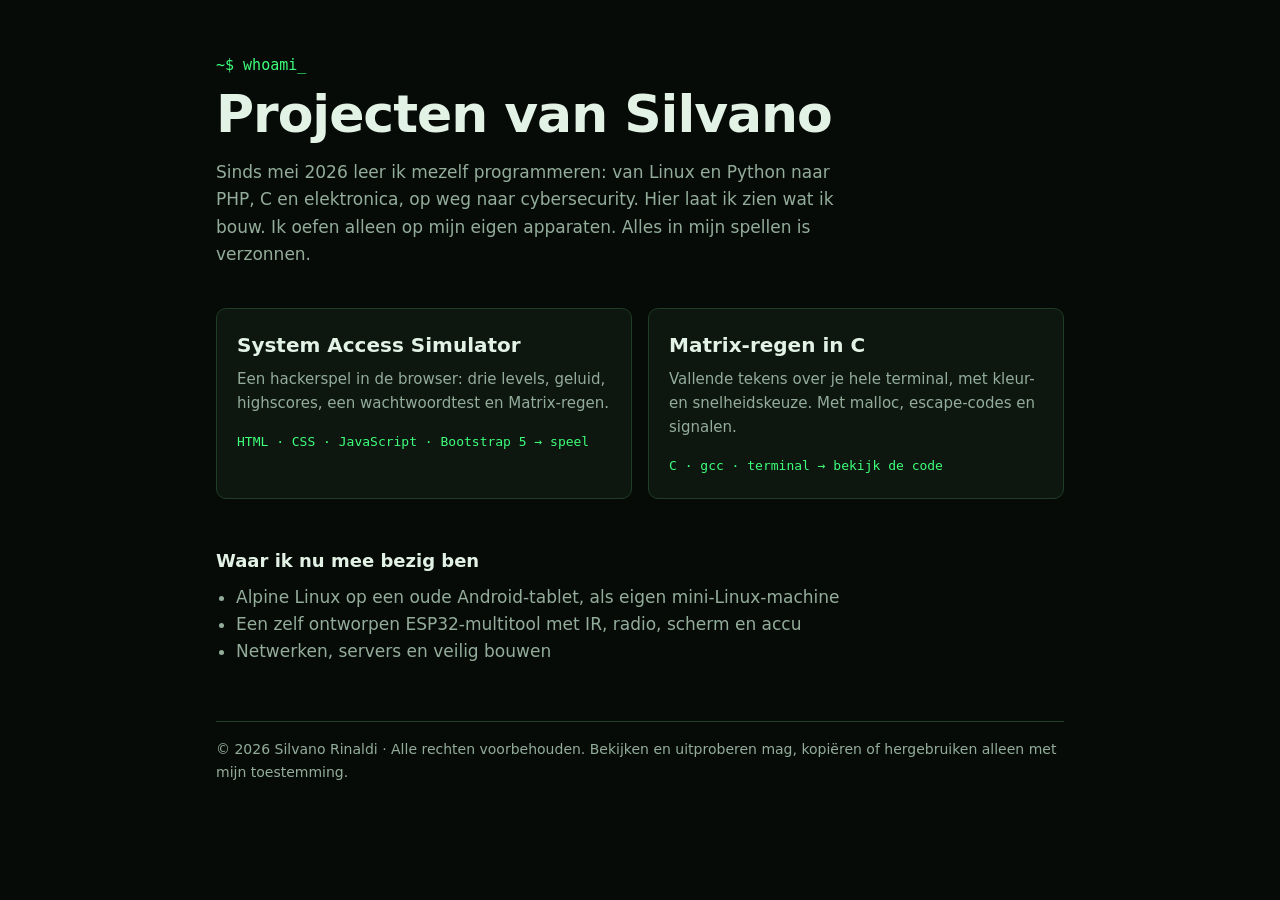
==== index.html @ 3f225b51 "Startpagina en domein freakyshits.org Co-Authored-By: Claude Opus 5.5 <noreply@anthropic.com> Claude" ====
<!doctype html>
<html lang="nl">
<head>
<meta charset="utf-8">
<meta name="viewport" content="width=device-width, initial-scale=1">
<title>freakyshits.org · Projecten van Silvano</title>
<meta name="description" content="Zelf leren programmeren, van Linux en Python tot C en elektronica, op weg naar cybersecurity.">
<style>
  :root { --bg:#070b08; --vlak:#0e1610; --lijn:#1f3d27; --tekst:#e2f3e6; --zacht:#93ad9a; --groen:#3dff7a; }
  * { box-sizing: border-box; }
  body { margin: 0; background: var(--bg); color: var(--tekst);
         font: 17px/1.6 system-ui, -apple-system, "Segoe UI", Roboto, sans-serif; }
  .wrap { max-width: 880px; margin: 0 auto; padding: 56px 16px 40px; }
  .prompt { font: 15px ui-monospace, Menlo, Consolas, monospace; color: var(--groen); margin: 0 0 12px; }
  .prompt::after { content: "_"; animation: knipper 1s steps(1) infinite; }
  @keyframes knipper { 50% { opacity: 0; } }
  @media (prefers-reduced-motion: reduce) { .prompt::after { animation: none; } }
  h1 { font-size: clamp(32px, 6vw, 52px); line-height: 1.1; margin: 0 0 16px; letter-spacing: -0.02em; }
  .intro { color: var(--zacht); max-width: 60ch; margin: 0 0 40px; }
  .kaarten { display: grid; grid-template-columns: repeat(auto-fit, minmax(260px, 1fr)); gap: 16px; }
  .kaart { display: block; background: var(--vlak); border: 1px solid var(--lijn); border-radius: 10px;
           padding: 20px; color: inherit; text-decoration: none; transition: border-color .15s; }
  .kaart:hover, .kaart:focus-visible { border-color: var(--groen); outline: none; }
  .kaart h2 { margin: 0 0 6px; font-size: 20px; }
  .kaart p { margin: 0 0 12px; color: var(--zacht); font-size: 15px; }
  .label { font: 13px ui-monospace, Menlo, Consolas, monospace; color: var(--groen); }
  h3 { margin: 48px 0 8px; font-size: 18px; }
  ul.leer { margin: 0; padding-left: 20px; color: var(--zacht); }
  footer { margin-top: 56px; padding-top: 16px; border-top: 1px solid var(--lijn); color: var(--zacht); font-size: 14px; }
  a { color: var(--groen); }
</style>
</head>
<body>
<main class="wrap">
  <p class="prompt">~$ whoami</p>
  <h1>Projecten van Silvano</h1>
  <p class="intro">Sinds mei 2026 leer ik mezelf programmeren: van Linux en Python naar PHP, C en elektronica, op weg naar cybersecurity. Hier laat ik zien wat ik bouw. Ik oefen alleen op mijn eigen apparaten. Alles in mijn spellen is verzonnen.</p>

  <div class="kaarten">
    <a class="kaart" href="system-access-simulator/">
      <h2>System Access Simulator</h2>
      <p>Een hackerspel in de browser: drie levels, geluid, highscores, een wachtwoordtest en Matrix-regen.</p>
      <span class="label">HTML · CSS · JavaScript · Bootstrap 5 → speel</span>
    </a>
    <a class="kaart" href="https://github.com/Fr3akH3adH3ak/Projecten/tree/main/matrix-in-c">
      <h2>Matrix-regen in C</h2>
      <p>Vallende tekens over je hele terminal, met kleur- en snelheidskeuze. Met malloc, escape-codes en signalen.</p>
      <span class="label">C · gcc · terminal → bekijk de code</span>
    </a>
  </div>

  <h3>Waar ik nu mee bezig ben</h3>
  <ul class="leer">
    <li>Alpine Linux op een oude Android-tablet, als eigen mini-Linux-machine</li>
    <li>Een zelf ontworpen ESP32-multitool met IR, radio, scherm en accu</li>
    <li>Netwerken, servers en veilig bouwen</li>
  </ul>

  <footer>© 2026 Silvano Rinaldi · Alle rechten voorbehouden. Bekijken en uitproberen mag, kopiëren of hergebruiken alleen met mijn toestemming.</footer>
</main>
</body>
</html>
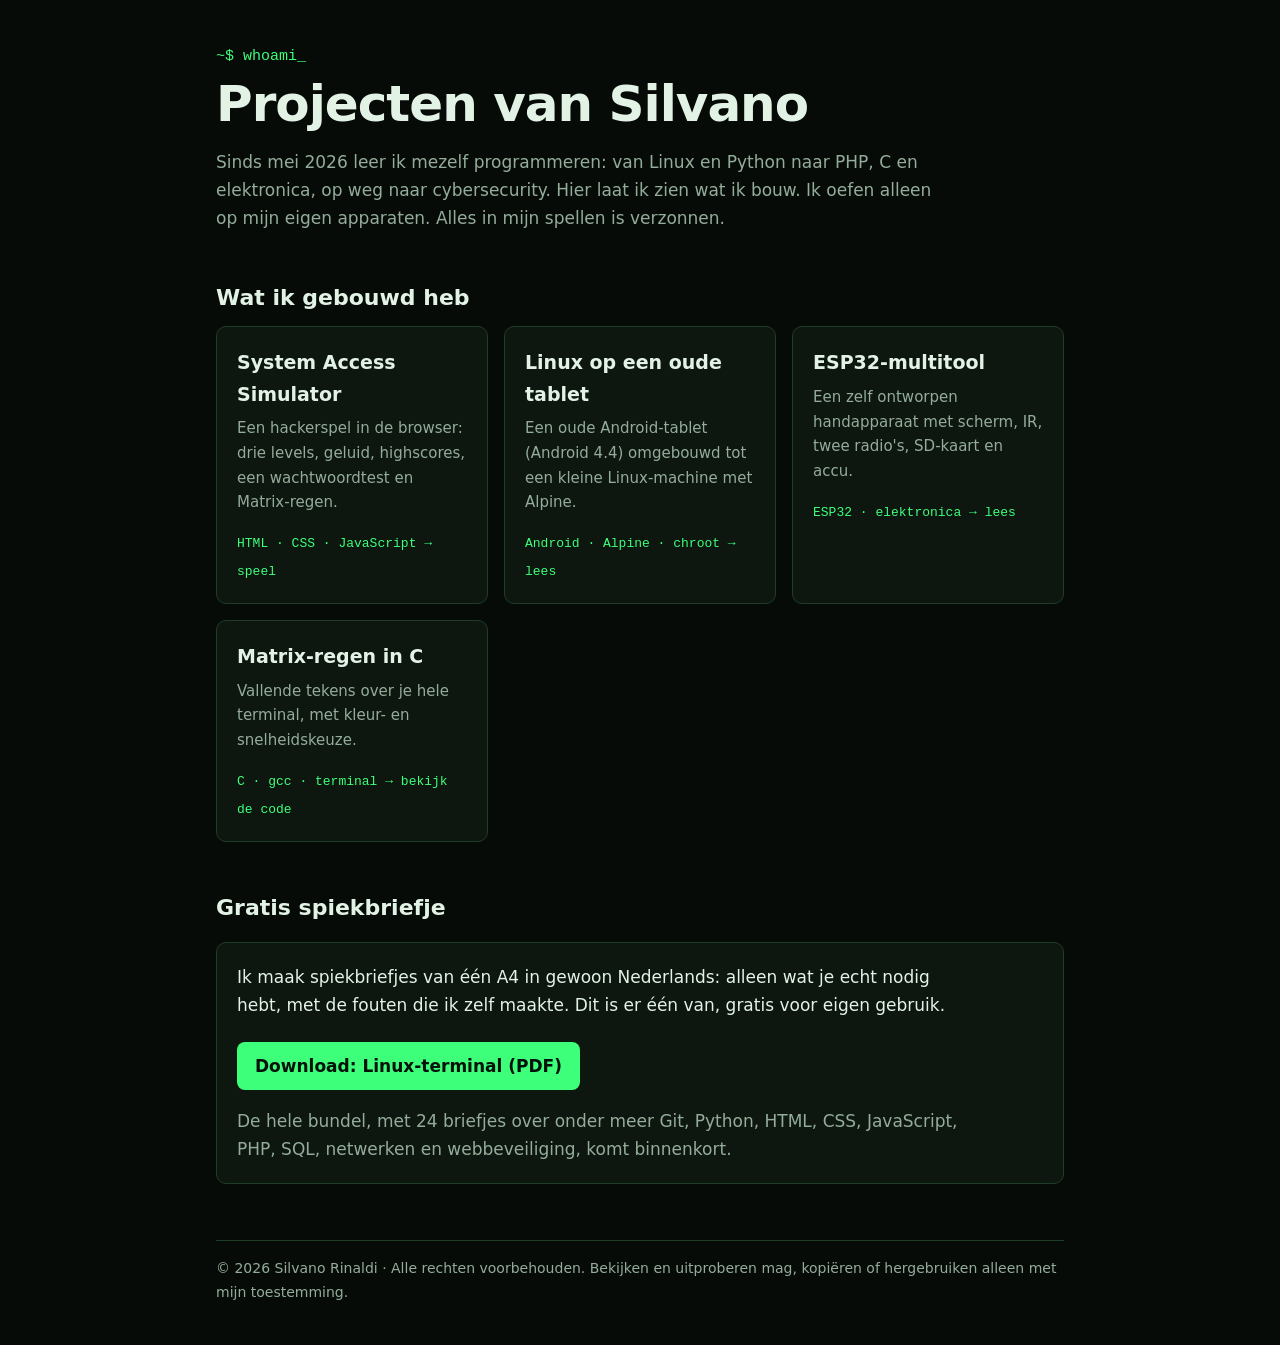
==== commit d05ed0f0: "Tablet- en multitool-pagina, gratis spiekbriefje Co-Authored-By: Claude Opus 5.5 <noreply@anthropic." ====
--- a/index.html
+++ b/index.html
@@ -5,30 +5,7 @@
 <meta name="viewport" content="width=device-width, initial-scale=1">
 <title>freakyshits.org · Projecten van Silvano</title>
 <meta name="description" content="Zelf leren programmeren, van Linux en Python tot C en elektronica, op weg naar cybersecurity.">
-<style>
-  :root { --bg:#070b08; --vlak:#0e1610; --lijn:#1f3d27; --tekst:#e2f3e6; --zacht:#93ad9a; --groen:#3dff7a; }
-  * { box-sizing: border-box; }
-  body { margin: 0; background: var(--bg); color: var(--tekst);
-         font: 17px/1.6 system-ui, -apple-system, "Segoe UI", Roboto, sans-serif; }
-  .wrap { max-width: 880px; margin: 0 auto; padding: 56px 16px 40px; }
-  .prompt { font: 15px ui-monospace, Menlo, Consolas, monospace; color: var(--groen); margin: 0 0 12px; }
-  .prompt::after { content: "_"; animation: knipper 1s steps(1) infinite; }
-  @keyframes knipper { 50% { opacity: 0; } }
-  @media (prefers-reduced-motion: reduce) { .prompt::after { animation: none; } }
-  h1 { font-size: clamp(32px, 6vw, 52px); line-height: 1.1; margin: 0 0 16px; letter-spacing: -0.02em; }
-  .intro { color: var(--zacht); max-width: 60ch; margin: 0 0 40px; }
-  .kaarten { display: grid; grid-template-columns: repeat(auto-fit, minmax(260px, 1fr)); gap: 16px; }
-  .kaart { display: block; background: var(--vlak); border: 1px solid var(--lijn); border-radius: 10px;
-           padding: 20px; color: inherit; text-decoration: none; transition: border-color .15s; }
-  .kaart:hover, .kaart:focus-visible { border-color: var(--groen); outline: none; }
-  .kaart h2 { margin: 0 0 6px; font-size: 20px; }
-  .kaart p { margin: 0 0 12px; color: var(--zacht); font-size: 15px; }
-  .label { font: 13px ui-monospace, Menlo, Consolas, monospace; color: var(--groen); }
-  h3 { margin: 48px 0 8px; font-size: 18px; }
-  ul.leer { margin: 0; padding-left: 20px; color: var(--zacht); }
-  footer { margin-top: 56px; padding-top: 16px; border-top: 1px solid var(--lijn); color: var(--zacht); font-size: 14px; }
-  a { color: var(--groen); }
-</style>
+<link rel="stylesheet" href="style.css">
 </head>
 <body>
 <main class="wrap">
@@ -36,25 +13,38 @@
   <h1>Projecten van Silvano</h1>
   <p class="intro">Sinds mei 2026 leer ik mezelf programmeren: van Linux en Python naar PHP, C en elektronica, op weg naar cybersecurity. Hier laat ik zien wat ik bouw. Ik oefen alleen op mijn eigen apparaten. Alles in mijn spellen is verzonnen.</p>
 
+  <h2>Wat ik gebouwd heb</h2>
   <div class="kaarten">
     <a class="kaart" href="system-access-simulator/">
-      <h2>System Access Simulator</h2>
+      <h3>System Access Simulator</h3>
       <p>Een hackerspel in de browser: drie levels, geluid, highscores, een wachtwoordtest en Matrix-regen.</p>
-      <span class="label">HTML · CSS · JavaScript · Bootstrap 5 → speel</span>
+      <span class="label">HTML · CSS · JavaScript → speel</span>
+    </a>
+    <a class="kaart" href="tablet/">
+      <h3>Linux op een oude tablet</h3>
+      <p>Een oude Android-tablet (Android 4.4) omgebouwd tot een kleine Linux-machine met Alpine.</p>
+      <span class="label">Android · Alpine · chroot → lees</span>
+    </a>
+    <a class="kaart" href="esp32-multitool/">
+      <h3>ESP32-multitool</h3>
+      <p>Een zelf ontworpen handapparaat met scherm, IR, twee radio's, SD-kaart en accu.</p>
+      <span class="label">ESP32 · elektronica → lees</span>
     </a>
     <a class="kaart" href="https://github.com/Fr3akH3adH3ak/Projecten/tree/main/matrix-in-c">
-      <h2>Matrix-regen in C</h2>
-      <p>Vallende tekens over je hele terminal, met kleur- en snelheidskeuze. Met malloc, escape-codes en signalen.</p>
+      <h3>Matrix-regen in C</h3>
+      <p>Vallende tekens over je hele terminal, met kleur- en snelheidskeuze.</p>
       <span class="label">C · gcc · terminal → bekijk de code</span>
     </a>
   </div>
 
-  <h3>Waar ik nu mee bezig ben</h3>
-  <ul class="leer">
-    <li>Alpine Linux op een oude Android-tablet, als eigen mini-Linux-machine</li>
-    <li>Een zelf ontworpen ESP32-multitool met IR, radio, scherm en accu</li>
-    <li>Netwerken, servers en veilig bouwen</li>
-  </ul>
+  <h2>Gratis spiekbriefje</h2>
+  <div class="blok">
+    <p>Ik maak spiekbriefjes van één A4 in gewoon Nederlands: alleen wat je echt nodig hebt, met de fouten die ik zelf maakte. Dit is er één van, gratis voor eigen gebruik.</p>
+    <a class="knop" href="gratis/spiekbriefje-linux-terminal.pdf">Download: Linux-terminal (PDF)</a>
+    <p class="zacht">De hele bundel, met 24 briefjes over onder meer Git, Python, HTML, CSS, JavaScript, PHP, SQL, netwerken en webbeveiliging, komt binnenkort.</p>
+  </div>
+
+  <!-- CONTACT: komt hier zodra het e-mailadres bekend is -->
 
   <footer>© 2026 Silvano Rinaldi · Alle rechten voorbehouden. Bekijken en uitproberen mag, kopiëren of hergebruiken alleen met mijn toestemming.</footer>
 </main>
--- a/style.css
+++ b/style.css
@@ -0,0 +1,34 @@
+/* Gedeelde opmaak voor freakyshits.org */
+:root { --bg:#070b08; --vlak:#0e1610; --lijn:#1f3d27; --tekst:#e2f3e6; --zacht:#93ad9a; --groen:#3dff7a; }
+* { box-sizing: border-box; }
+body { margin: 0; background: var(--bg); color: var(--tekst);
+       font: 17px/1.65 system-ui, -apple-system, "Segoe UI", Roboto, sans-serif; }
+.wrap { max-width: 880px; margin: 0 auto; padding: 48px 16px 40px; }
+.prompt { font: 15px ui-monospace, Menlo, Consolas, monospace; color: var(--groen); margin: 0 0 12px; }
+.prompt::after { content: "_"; animation: knipper 1s steps(1) infinite; }
+@keyframes knipper { 50% { opacity: 0; } }
+@media (prefers-reduced-motion: reduce) { .prompt::after { animation: none; } }
+h1 { font-size: clamp(30px, 6vw, 50px); line-height: 1.1; margin: 0 0 16px; letter-spacing: -0.02em; }
+h2 { margin: 48px 0 10px; font-size: 22px; }
+h3 { margin: 28px 0 6px; font-size: 18px; }
+p, li { max-width: 68ch; }
+.intro { color: var(--zacht); margin: 0 0 36px; }
+.zacht { color: var(--zacht); }
+.kaarten { display: grid; grid-template-columns: repeat(auto-fit, minmax(250px, 1fr)); gap: 16px; }
+.kaart { display: block; background: var(--vlak); border: 1px solid var(--lijn); border-radius: 10px;
+         padding: 20px; color: inherit; text-decoration: none; transition: border-color .15s; }
+a.kaart:hover, a.kaart:focus-visible { border-color: var(--groen); outline: none; }
+.kaart h3 { margin: 0 0 6px; font-size: 19px; }
+.kaart p { margin: 0 0 12px; color: var(--zacht); font-size: 15px; }
+.label { font: 13px ui-monospace, Menlo, Consolas, monospace; color: var(--groen); }
+.blok { background: var(--vlak); border: 1px solid var(--lijn); border-radius: 10px; padding: 20px; margin: 16px 0; }
+.blok p:first-child { margin-top: 0; } .blok p:last-child { margin-bottom: 0; }
+.knop { display: inline-block; background: var(--groen); color: #04110a; font-weight: 600; text-decoration: none;
+        padding: 10px 18px; border-radius: 8px; margin-top: 6px; }
+.knop:hover, .knop:focus-visible { filter: brightness(1.1); }
+.terug { display: inline-block; margin-bottom: 24px; font-size: 15px; }
+code { font: 0.9em ui-monospace, Menlo, Consolas, monospace; background: var(--vlak); padding: 1px 5px; border-radius: 4px; }
+ol.stappen li, ul.leer li { margin-bottom: 8px; }
+ul.leer { padding-left: 20px; color: var(--zacht); }
+footer { margin-top: 56px; padding-top: 16px; border-top: 1px solid var(--lijn); color: var(--zacht); font-size: 14px; }
+a { color: var(--groen); }
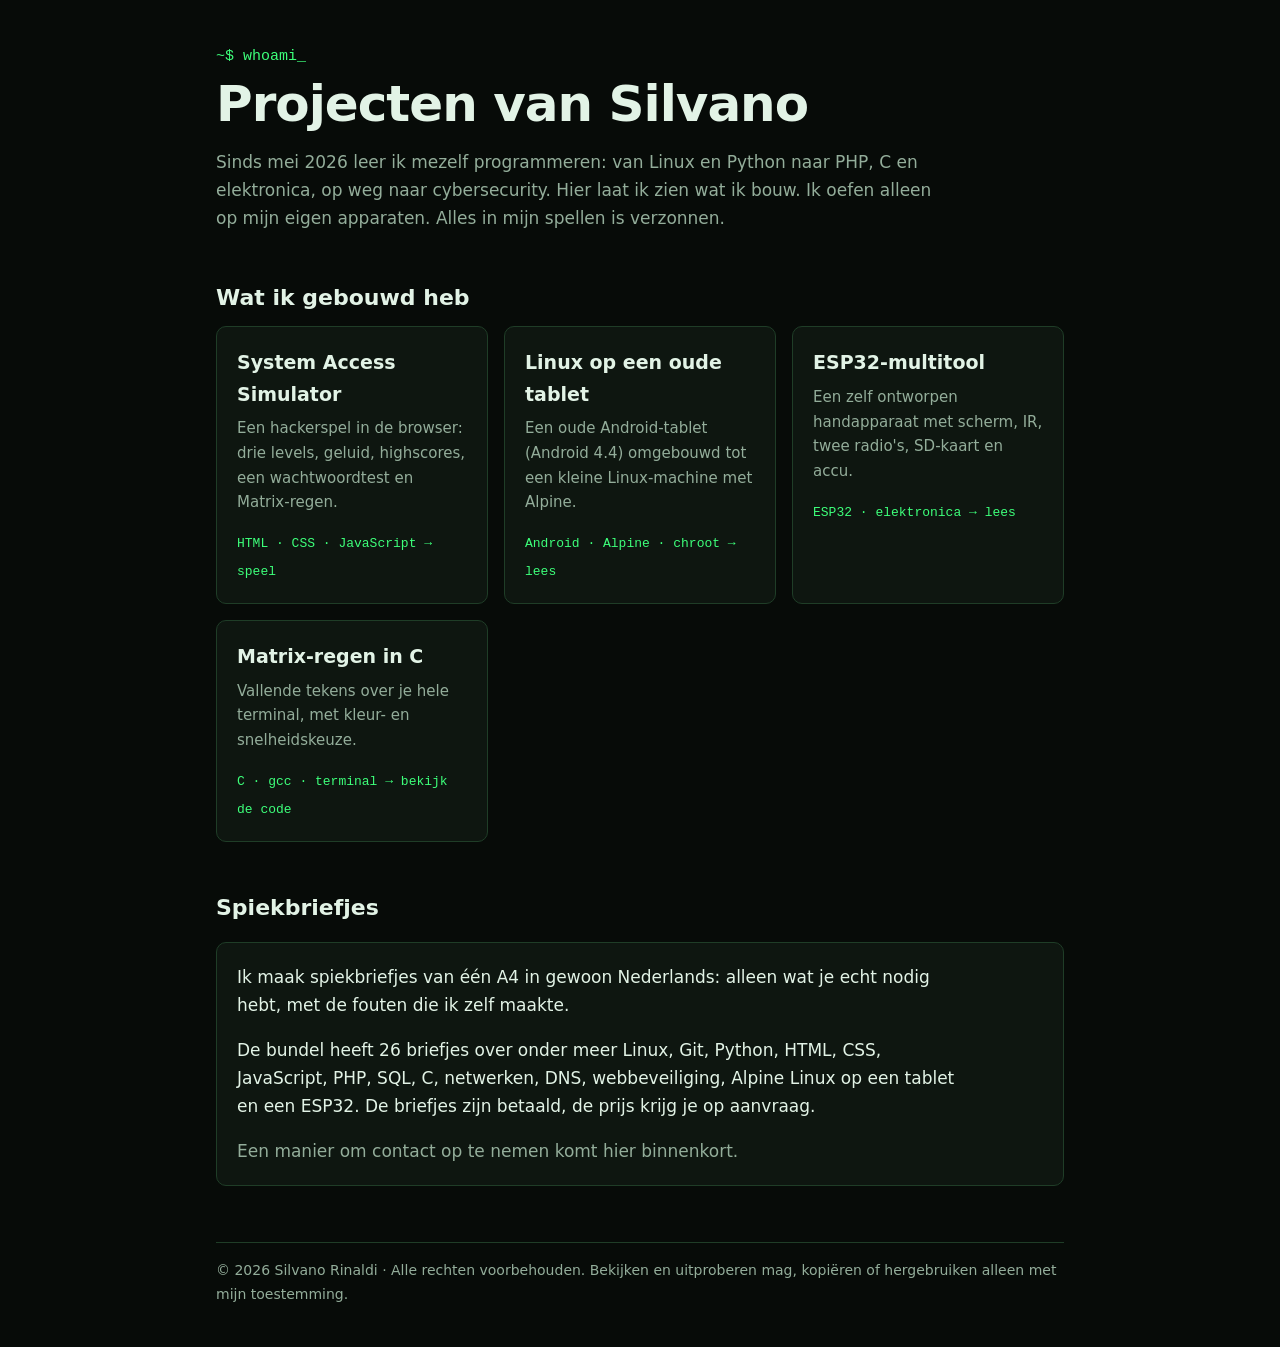
==== commit 5e14f14e: "Spiekbriefjes betaald: gratis download weg, bundel van 26 briefjes Co-Authored-By: Claude Opus 5.5 <" ====
--- a/index.html
+++ b/index.html
@@ -37,11 +37,11 @@
     </a>
   </div>
 
-  <h2>Gratis spiekbriefje</h2>
+  <h2>Spiekbriefjes</h2>
   <div class="blok">
-    <p>Ik maak spiekbriefjes van één A4 in gewoon Nederlands: alleen wat je echt nodig hebt, met de fouten die ik zelf maakte. Dit is er één van, gratis voor eigen gebruik.</p>
-    <a class="knop" href="gratis/spiekbriefje-linux-terminal.pdf">Download: Linux-terminal (PDF)</a>
-    <p class="zacht">De hele bundel, met 24 briefjes over onder meer Git, Python, HTML, CSS, JavaScript, PHP, SQL, netwerken en webbeveiliging, komt binnenkort.</p>
+    <p>Ik maak spiekbriefjes van één A4 in gewoon Nederlands: alleen wat je echt nodig hebt, met de fouten die ik zelf maakte.</p>
+    <p>De bundel heeft 26 briefjes over onder meer Linux, Git, Python, HTML, CSS, JavaScript, PHP, SQL, C, netwerken, DNS, webbeveiliging, Alpine Linux op een tablet en een ESP32. De briefjes zijn betaald, de prijs krijg je op aanvraag.</p>
+    <p class="zacht">Een manier om contact op te nemen komt hier binnenkort.</p>
   </div>
 
   <!-- CONTACT: komt hier zodra het e-mailadres bekend is -->
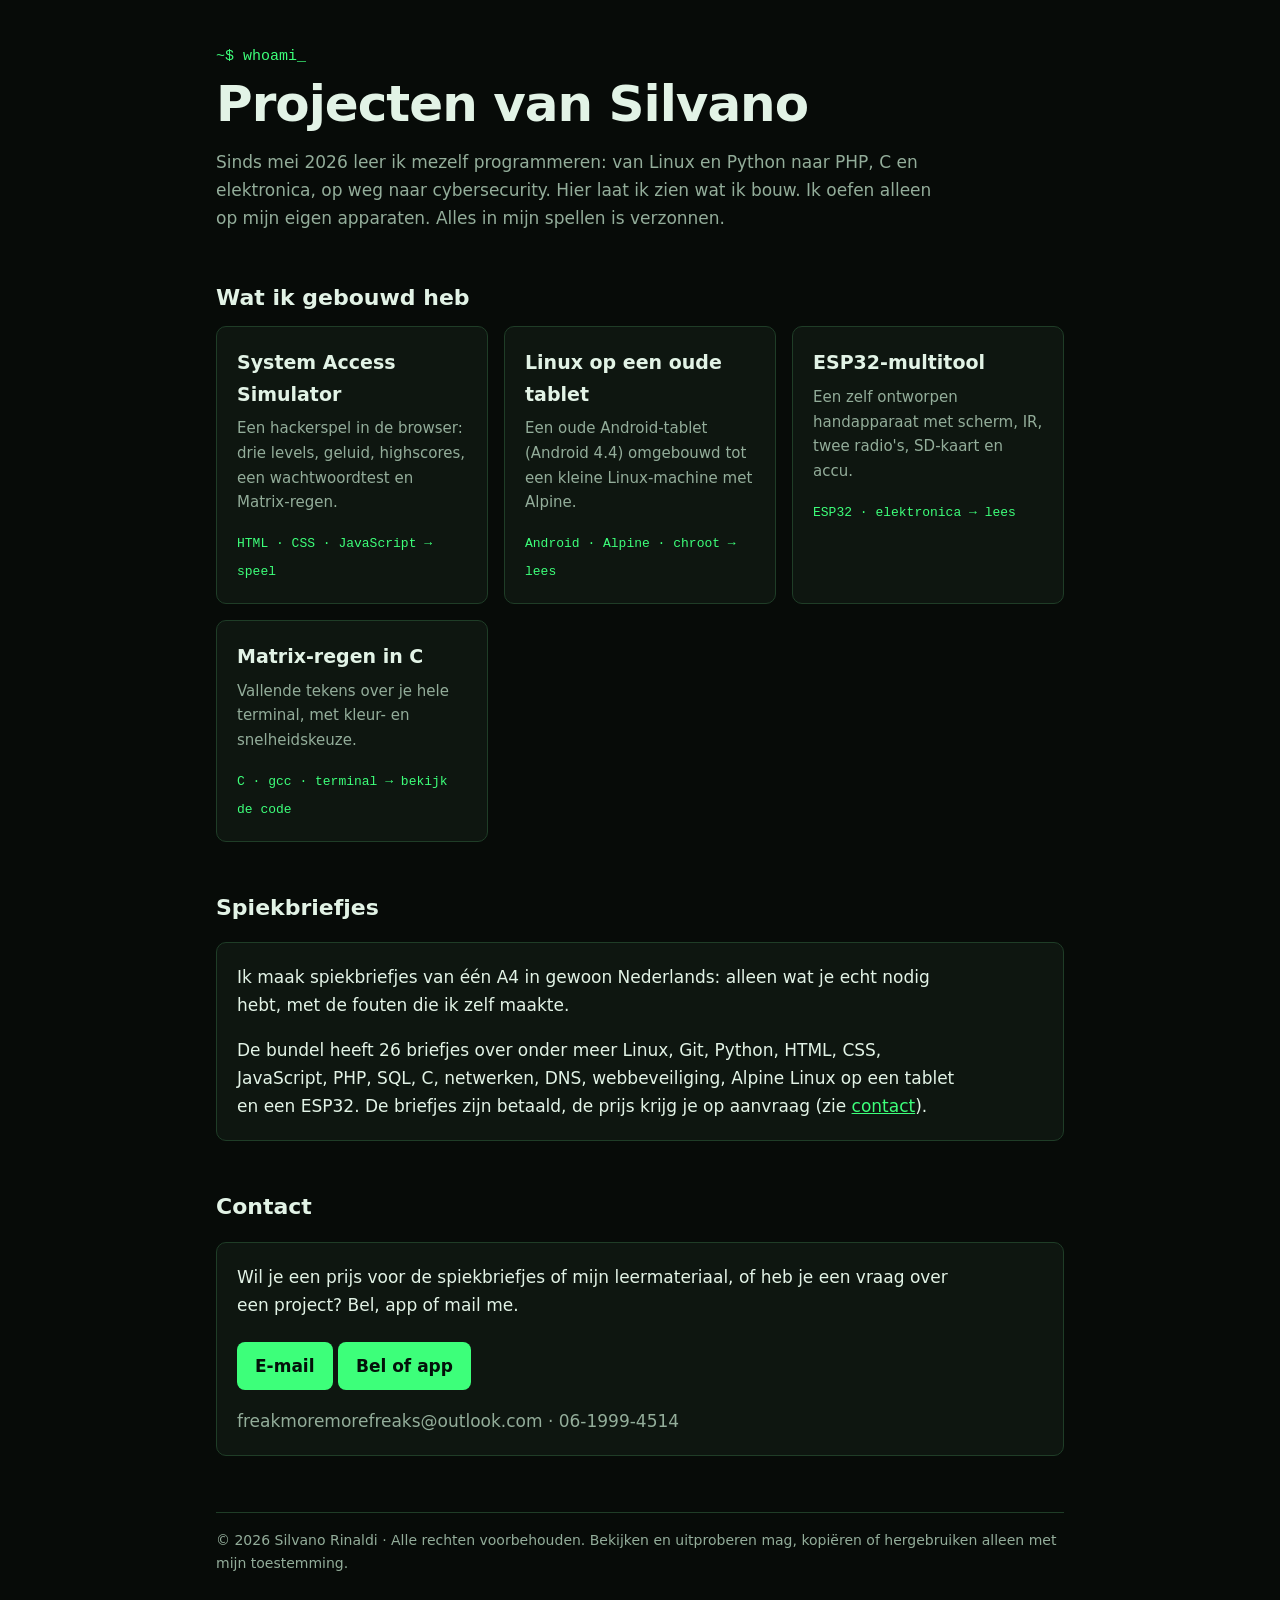
==== commit 2d663fd9: "Contact toegevoegd: e-mail en 06 Co-Authored-By: Claude Opus 5.5 <noreply@anthropic.com> Claude-Sess" ====
--- a/index.html
+++ b/index.html
@@ -40,11 +40,26 @@
   <h2>Spiekbriefjes</h2>
   <div class="blok">
     <p>Ik maak spiekbriefjes van één A4 in gewoon Nederlands: alleen wat je echt nodig hebt, met de fouten die ik zelf maakte.</p>
-    <p>De bundel heeft 26 briefjes over onder meer Linux, Git, Python, HTML, CSS, JavaScript, PHP, SQL, C, netwerken, DNS, webbeveiliging, Alpine Linux op een tablet en een ESP32. De briefjes zijn betaald, de prijs krijg je op aanvraag.</p>
-    <p class="zacht">Een manier om contact op te nemen komt hier binnenkort.</p>
+    <p>De bundel heeft 26 briefjes over onder meer Linux, Git, Python, HTML, CSS, JavaScript, PHP, SQL, C, netwerken, DNS, webbeveiliging, Alpine Linux op een tablet en een ESP32. De briefjes zijn betaald, de prijs krijg je op aanvraag (zie <a href="#contact">contact</a>).</p>
   </div>
 
-  <!-- CONTACT: komt hier zodra het e-mailadres bekend is -->
+  <h2>Contact</h2>
+  <div class="blok" id="contact">
+    <p>Wil je een prijs voor de spiekbriefjes of mijn leermateriaal, of heb je een vraag over een project? Bel, app of mail me.</p>
+    <p><a class="knop" id="mailknop" href="#contact">E-mail</a> <a class="knop" id="belknop" href="#contact">Bel of app</a></p>
+    <p class="zacht" id="contactregel">Zet JavaScript aan om mijn e-mailadres en nummer te zien.</p>
+  </div>
+  <script>
+  (function () {
+    var m = ['freakmoremorefreaks', 'outlook.com'].join('@');
+    var t = ['06', '1999', '4514'];
+    var mail = document.getElementById('mailknop');
+    var bel = document.getElementById('belknop');
+    mail.href = 'mailto:' + m + '?subject=' + encodeURIComponent('Vraag via freakyshits.org');
+    bel.href = 'tel:+31' + t.join('').slice(1);
+    document.getElementById('contactregel').textContent = m + ' · ' + t.join('-');
+  })();
+  </script>
 
   <footer>© 2026 Silvano Rinaldi · Alle rechten voorbehouden. Bekijken en uitproberen mag, kopiëren of hergebruiken alleen met mijn toestemming.</footer>
 </main>
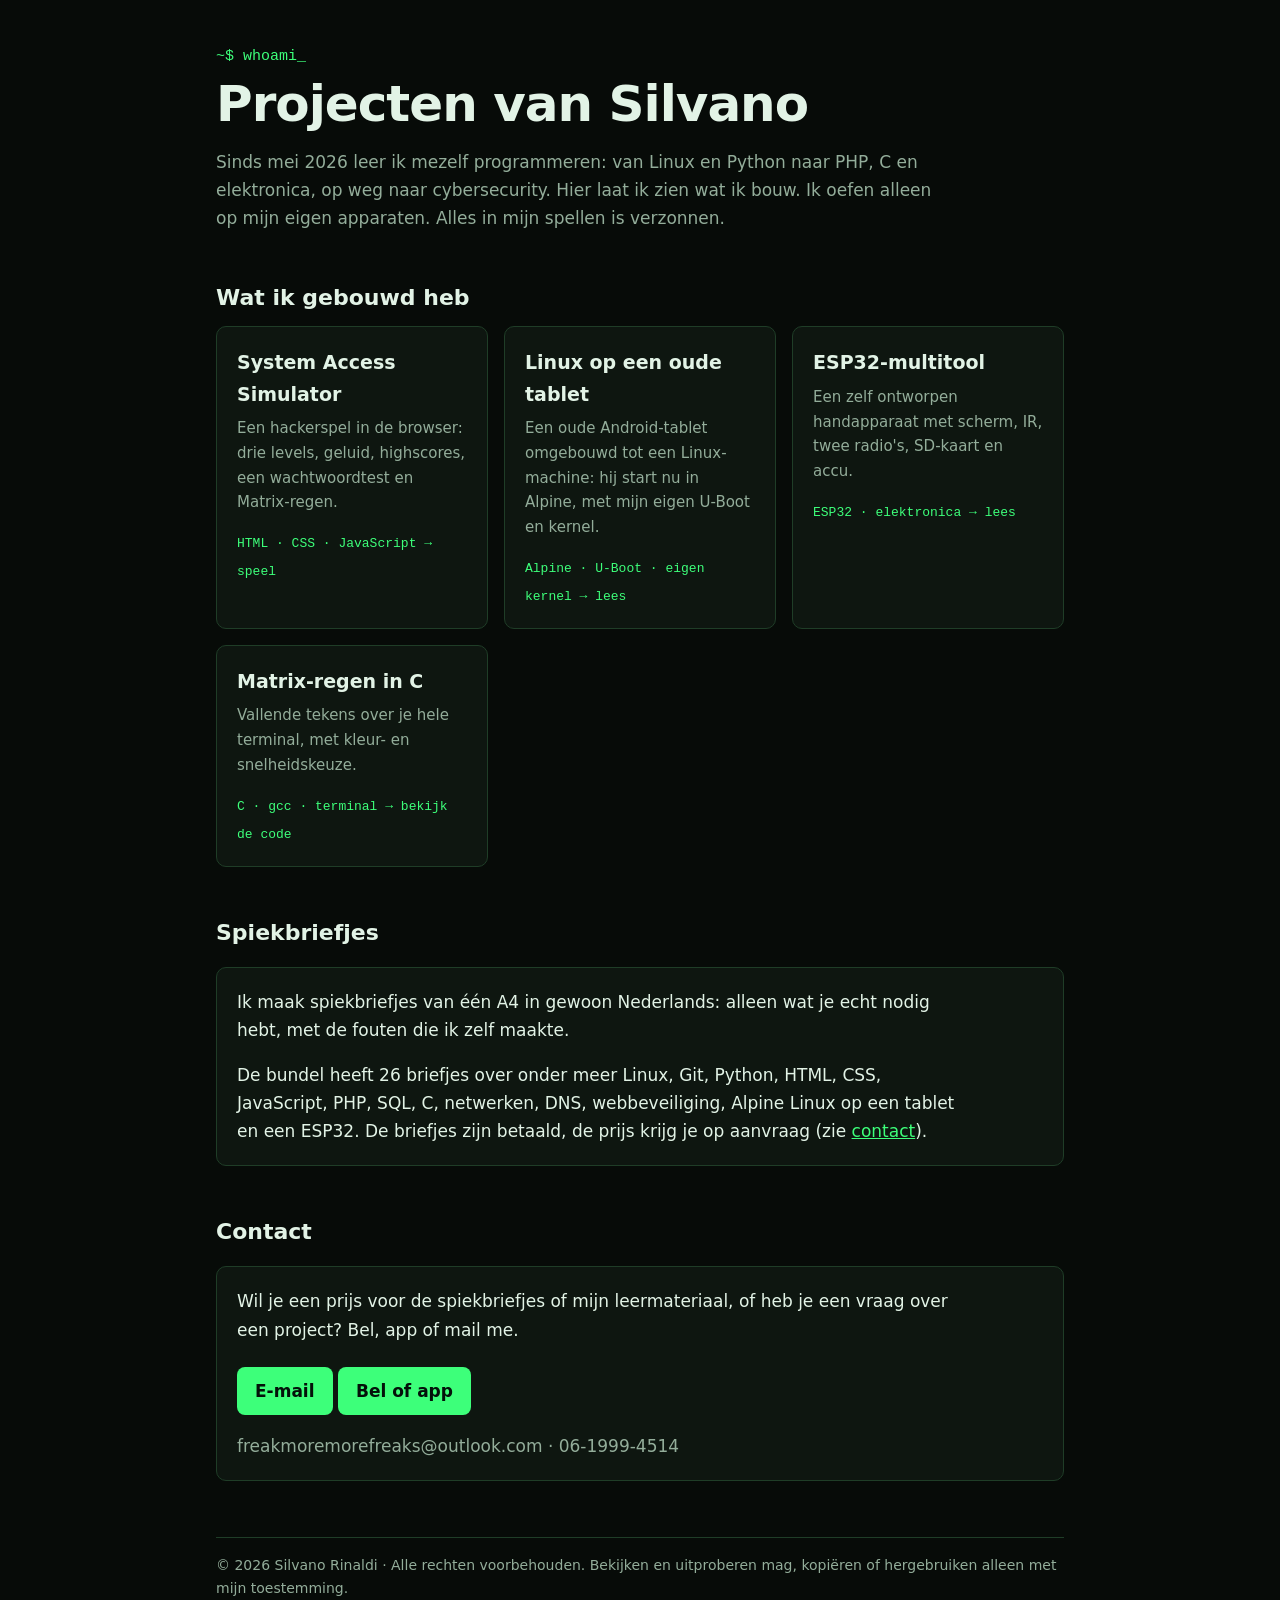
==== commit 94461838: "Tablet-pagina: de tablet start in Linux (eigen U-Boot en kernel) Co-Authored-By: Claude Opus 5.5 <no" ====
--- a/index.html
+++ b/index.html
@@ -1,67 +1,98 @@
 <!doctype html>
 <html lang="nl">
-<head>
-<meta charset="utf-8">
-<meta name="viewport" content="width=device-width, initial-scale=1">
-<title>freakyshits.org · Projecten van Silvano</title>
-<meta name="description" content="Zelf leren programmeren, van Linux en Python tot C en elektronica, op weg naar cybersecurity.">
-<link rel="stylesheet" href="style.css">
-</head>
-<body>
-<main class="wrap">
-  <p class="prompt">~$ whoami</p>
-  <h1>Projecten van Silvano</h1>
-  <p class="intro">Sinds mei 2026 leer ik mezelf programmeren: van Linux en Python naar PHP, C en elektronica, op weg naar cybersecurity. Hier laat ik zien wat ik bouw. Ik oefen alleen op mijn eigen apparaten. Alles in mijn spellen is verzonnen.</p>
+  <head>
+    <meta charset="utf-8" />
+    <meta name="viewport" content="width=device-width, initial-scale=1" />
+    <title>freakyshits.org · Projecten van Silvano</title>
+    <meta
+      name="description"
+      content="Zelf leren programmeren, van Linux en Python tot C en elektronica, op weg naar cybersecurity."
+    />
+    <link rel="stylesheet" href="style.css" />
+  </head>
+  <body>
+    <main class="wrap">
+      <p class="prompt">~$ whoami</p>
+      <h1>Projecten van Silvano</h1>
+      <p class="intro">
+        Sinds mei 2026 leer ik mezelf programmeren: van Linux en Python naar PHP, C en elektronica,
+        op weg naar cybersecurity. Hier laat ik zien wat ik bouw. Ik oefen alleen op mijn eigen
+        apparaten. Alles in mijn spellen is verzonnen.
+      </p>
 
-  <h2>Wat ik gebouwd heb</h2>
-  <div class="kaarten">
-    <a class="kaart" href="system-access-simulator/">
-      <h3>System Access Simulator</h3>
-      <p>Een hackerspel in de browser: drie levels, geluid, highscores, een wachtwoordtest en Matrix-regen.</p>
-      <span class="label">HTML · CSS · JavaScript → speel</span>
-    </a>
-    <a class="kaart" href="tablet/">
-      <h3>Linux op een oude tablet</h3>
-      <p>Een oude Android-tablet (Android 4.4) omgebouwd tot een kleine Linux-machine met Alpine.</p>
-      <span class="label">Android · Alpine · chroot → lees</span>
-    </a>
-    <a class="kaart" href="esp32-multitool/">
-      <h3>ESP32-multitool</h3>
-      <p>Een zelf ontworpen handapparaat met scherm, IR, twee radio's, SD-kaart en accu.</p>
-      <span class="label">ESP32 · elektronica → lees</span>
-    </a>
-    <a class="kaart" href="https://github.com/Fr3akH3adH3ak/Projecten/tree/main/matrix-in-c">
-      <h3>Matrix-regen in C</h3>
-      <p>Vallende tekens over je hele terminal, met kleur- en snelheidskeuze.</p>
-      <span class="label">C · gcc · terminal → bekijk de code</span>
-    </a>
-  </div>
+      <h2>Wat ik gebouwd heb</h2>
+      <div class="kaarten">
+        <a class="kaart" href="system-access-simulator/">
+          <h3>System Access Simulator</h3>
+          <p>
+            Een hackerspel in de browser: drie levels, geluid, highscores, een wachtwoordtest en
+            Matrix-regen.
+          </p>
+          <span class="label">HTML · CSS · JavaScript → speel</span>
+        </a>
+        <a class="kaart" href="tablet/">
+          <h3>Linux op een oude tablet</h3>
+          <p>
+            Een oude Android-tablet omgebouwd tot een Linux-machine: hij start nu in Alpine, met
+            mijn eigen U-Boot en kernel.
+          </p>
+          <span class="label">Alpine · U-Boot · eigen kernel → lees</span>
+        </a>
+        <a class="kaart" href="esp32-multitool/">
+          <h3>ESP32-multitool</h3>
+          <p>Een zelf ontworpen handapparaat met scherm, IR, twee radio's, SD-kaart en accu.</p>
+          <span class="label">ESP32 · elektronica → lees</span>
+        </a>
+        <a class="kaart" href="https://github.com/Fr3akH3adH3ak/Projecten/tree/main/matrix-in-c">
+          <h3>Matrix-regen in C</h3>
+          <p>Vallende tekens over je hele terminal, met kleur- en snelheidskeuze.</p>
+          <span class="label">C · gcc · terminal → bekijk de code</span>
+        </a>
+      </div>
 
-  <h2>Spiekbriefjes</h2>
-  <div class="blok">
-    <p>Ik maak spiekbriefjes van één A4 in gewoon Nederlands: alleen wat je echt nodig hebt, met de fouten die ik zelf maakte.</p>
-    <p>De bundel heeft 26 briefjes over onder meer Linux, Git, Python, HTML, CSS, JavaScript, PHP, SQL, C, netwerken, DNS, webbeveiliging, Alpine Linux op een tablet en een ESP32. De briefjes zijn betaald, de prijs krijg je op aanvraag (zie <a href="#contact">contact</a>).</p>
-  </div>
+      <h2>Spiekbriefjes</h2>
+      <div class="blok">
+        <p>
+          Ik maak spiekbriefjes van één A4 in gewoon Nederlands: alleen wat je echt nodig hebt, met
+          de fouten die ik zelf maakte.
+        </p>
+        <p>
+          De bundel heeft 26 briefjes over onder meer Linux, Git, Python, HTML, CSS, JavaScript,
+          PHP, SQL, C, netwerken, DNS, webbeveiliging, Alpine Linux op een tablet en een ESP32. De
+          briefjes zijn betaald, de prijs krijg je op aanvraag (zie <a href="#contact">contact</a>).
+        </p>
+      </div>
 
-  <h2>Contact</h2>
-  <div class="blok" id="contact">
-    <p>Wil je een prijs voor de spiekbriefjes of mijn leermateriaal, of heb je een vraag over een project? Bel, app of mail me.</p>
-    <p><a class="knop" id="mailknop" href="#contact">E-mail</a> <a class="knop" id="belknop" href="#contact">Bel of app</a></p>
-    <p class="zacht" id="contactregel">Zet JavaScript aan om mijn e-mailadres en nummer te zien.</p>
-  </div>
-  <script>
-  (function () {
-    var m = ['freakmoremorefreaks', 'outlook.com'].join('@');
-    var t = ['06', '1999', '4514'];
-    var mail = document.getElementById('mailknop');
-    var bel = document.getElementById('belknop');
-    mail.href = 'mailto:' + m + '?subject=' + encodeURIComponent('Vraag via freakyshits.org');
-    bel.href = 'tel:+31' + t.join('').slice(1);
-    document.getElementById('contactregel').textContent = m + ' · ' + t.join('-');
-  })();
-  </script>
+      <h2>Contact</h2>
+      <div class="blok" id="contact">
+        <p>
+          Wil je een prijs voor de spiekbriefjes of mijn leermateriaal, of heb je een vraag over een
+          project? Bel, app of mail me.
+        </p>
+        <p>
+          <a class="knop" id="mailknop" href="#contact">E-mail</a>
+          <a class="knop" id="belknop" href="#contact">Bel of app</a>
+        </p>
+        <p class="zacht" id="contactregel">
+          Zet JavaScript aan om mijn e-mailadres en nummer te zien.
+        </p>
+      </div>
+      <script>
+        (function () {
+          var m = ['freakmoremorefreaks', 'outlook.com'].join('@');
+          var t = ['06', '1999', '4514'];
+          var mail = document.getElementById('mailknop');
+          var bel = document.getElementById('belknop');
+          mail.href = 'mailto:' + m + '?subject=' + encodeURIComponent('Vraag via freakyshits.org');
+          bel.href = 'tel:+31' + t.join('').slice(1);
+          document.getElementById('contactregel').textContent = m + ' · ' + t.join('-');
+        })();
+      </script>
 
-  <footer>© 2026 Silvano Rinaldi · Alle rechten voorbehouden. Bekijken en uitproberen mag, kopiëren of hergebruiken alleen met mijn toestemming.</footer>
-</main>
-</body>
+      <footer>
+        © 2026 Silvano Rinaldi · Alle rechten voorbehouden. Bekijken en uitproberen mag, kopiëren of
+        hergebruiken alleen met mijn toestemming.
+      </footer>
+    </main>
+  </body>
 </html>
--- a/style.css
+++ b/style.css
@@ -1,34 +1,173 @@
 /* Gedeelde opmaak voor freakyshits.org */
-:root { --bg:#070b08; --vlak:#0e1610; --lijn:#1f3d27; --tekst:#e2f3e6; --zacht:#93ad9a; --groen:#3dff7a; }
-* { box-sizing: border-box; }
-body { margin: 0; background: var(--bg); color: var(--tekst);
-       font: 17px/1.65 system-ui, -apple-system, "Segoe UI", Roboto, sans-serif; }
-.wrap { max-width: 880px; margin: 0 auto; padding: 48px 16px 40px; }
-.prompt { font: 15px ui-monospace, Menlo, Consolas, monospace; color: var(--groen); margin: 0 0 12px; }
-.prompt::after { content: "_"; animation: knipper 1s steps(1) infinite; }
-@keyframes knipper { 50% { opacity: 0; } }
-@media (prefers-reduced-motion: reduce) { .prompt::after { animation: none; } }
-h1 { font-size: clamp(30px, 6vw, 50px); line-height: 1.1; margin: 0 0 16px; letter-spacing: -0.02em; }
-h2 { margin: 48px 0 10px; font-size: 22px; }
-h3 { margin: 28px 0 6px; font-size: 18px; }
-p, li { max-width: 68ch; }
-.intro { color: var(--zacht); margin: 0 0 36px; }
-.zacht { color: var(--zacht); }
-.kaarten { display: grid; grid-template-columns: repeat(auto-fit, minmax(250px, 1fr)); gap: 16px; }
-.kaart { display: block; background: var(--vlak); border: 1px solid var(--lijn); border-radius: 10px;
-         padding: 20px; color: inherit; text-decoration: none; transition: border-color .15s; }
-a.kaart:hover, a.kaart:focus-visible { border-color: var(--groen); outline: none; }
-.kaart h3 { margin: 0 0 6px; font-size: 19px; }
-.kaart p { margin: 0 0 12px; color: var(--zacht); font-size: 15px; }
-.label { font: 13px ui-monospace, Menlo, Consolas, monospace; color: var(--groen); }
-.blok { background: var(--vlak); border: 1px solid var(--lijn); border-radius: 10px; padding: 20px; margin: 16px 0; }
-.blok p:first-child { margin-top: 0; } .blok p:last-child { margin-bottom: 0; }
-.knop { display: inline-block; background: var(--groen); color: #04110a; font-weight: 600; text-decoration: none;
-        padding: 10px 18px; border-radius: 8px; margin-top: 6px; }
-.knop:hover, .knop:focus-visible { filter: brightness(1.1); }
-.terug { display: inline-block; margin-bottom: 24px; font-size: 15px; }
-code { font: 0.9em ui-monospace, Menlo, Consolas, monospace; background: var(--vlak); padding: 1px 5px; border-radius: 4px; }
-ol.stappen li, ul.leer li { margin-bottom: 8px; }
-ul.leer { padding-left: 20px; color: var(--zacht); }
-footer { margin-top: 56px; padding-top: 16px; border-top: 1px solid var(--lijn); color: var(--zacht); font-size: 14px; }
-a { color: var(--groen); }
+:root {
+  --bg: #070b08;
+  --vlak: #0e1610;
+  --lijn: #1f3d27;
+  --tekst: #e2f3e6;
+  --zacht: #93ad9a;
+  --groen: #3dff7a;
+}
+* {
+  box-sizing: border-box;
+}
+body {
+  margin: 0;
+  background: var(--bg);
+  color: var(--tekst);
+  font:
+    17px/1.65 system-ui,
+    -apple-system,
+    'Segoe UI',
+    Roboto,
+    sans-serif;
+}
+.wrap {
+  max-width: 880px;
+  margin: 0 auto;
+  padding: 48px 16px 40px;
+}
+.prompt {
+  font:
+    15px ui-monospace,
+    Menlo,
+    Consolas,
+    monospace;
+  color: var(--groen);
+  margin: 0 0 12px;
+}
+.prompt::after {
+  content: '_';
+  animation: knipper 1s steps(1) infinite;
+}
+@keyframes knipper {
+  50% {
+    opacity: 0;
+  }
+}
+@media (prefers-reduced-motion: reduce) {
+  .prompt::after {
+    animation: none;
+  }
+}
+h1 {
+  font-size: clamp(30px, 6vw, 50px);
+  line-height: 1.1;
+  margin: 0 0 16px;
+  letter-spacing: -0.02em;
+}
+h2 {
+  margin: 48px 0 10px;
+  font-size: 22px;
+}
+h3 {
+  margin: 28px 0 6px;
+  font-size: 18px;
+}
+p,
+li {
+  max-width: 68ch;
+}
+.intro {
+  color: var(--zacht);
+  margin: 0 0 36px;
+}
+.zacht {
+  color: var(--zacht);
+}
+.kaarten {
+  display: grid;
+  grid-template-columns: repeat(auto-fit, minmax(250px, 1fr));
+  gap: 16px;
+}
+.kaart {
+  display: block;
+  background: var(--vlak);
+  border: 1px solid var(--lijn);
+  border-radius: 10px;
+  padding: 20px;
+  color: inherit;
+  text-decoration: none;
+  transition: border-color 0.15s;
+}
+a.kaart:hover,
+a.kaart:focus-visible {
+  border-color: var(--groen);
+  outline: none;
+}
+.kaart h3 {
+  margin: 0 0 6px;
+  font-size: 19px;
+}
+.kaart p {
+  margin: 0 0 12px;
+  color: var(--zacht);
+  font-size: 15px;
+}
+.label {
+  font:
+    13px ui-monospace,
+    Menlo,
+    Consolas,
+    monospace;
+  color: var(--groen);
+}
+.blok {
+  background: var(--vlak);
+  border: 1px solid var(--lijn);
+  border-radius: 10px;
+  padding: 20px;
+  margin: 16px 0;
+}
+.blok p:first-child {
+  margin-top: 0;
+}
+.blok p:last-child {
+  margin-bottom: 0;
+}
+.knop {
+  display: inline-block;
+  background: var(--groen);
+  color: #04110a;
+  font-weight: 600;
+  text-decoration: none;
+  padding: 10px 18px;
+  border-radius: 8px;
+  margin-top: 6px;
+}
+.knop:hover,
+.knop:focus-visible {
+  filter: brightness(1.1);
+}
+.terug {
+  display: inline-block;
+  margin-bottom: 24px;
+  font-size: 15px;
+}
+code {
+  font:
+    0.9em ui-monospace,
+    Menlo,
+    Consolas,
+    monospace;
+  background: var(--vlak);
+  padding: 1px 5px;
+  border-radius: 4px;
+}
+ol.stappen li,
+ul.leer li {
+  margin-bottom: 8px;
+}
+ul.leer {
+  padding-left: 20px;
+  color: var(--zacht);
+}
+footer {
+  margin-top: 56px;
+  padding-top: 16px;
+  border-top: 1px solid var(--lijn);
+  color: var(--zacht);
+  font-size: 14px;
+}
+a {
+  color: var(--groen);
+}
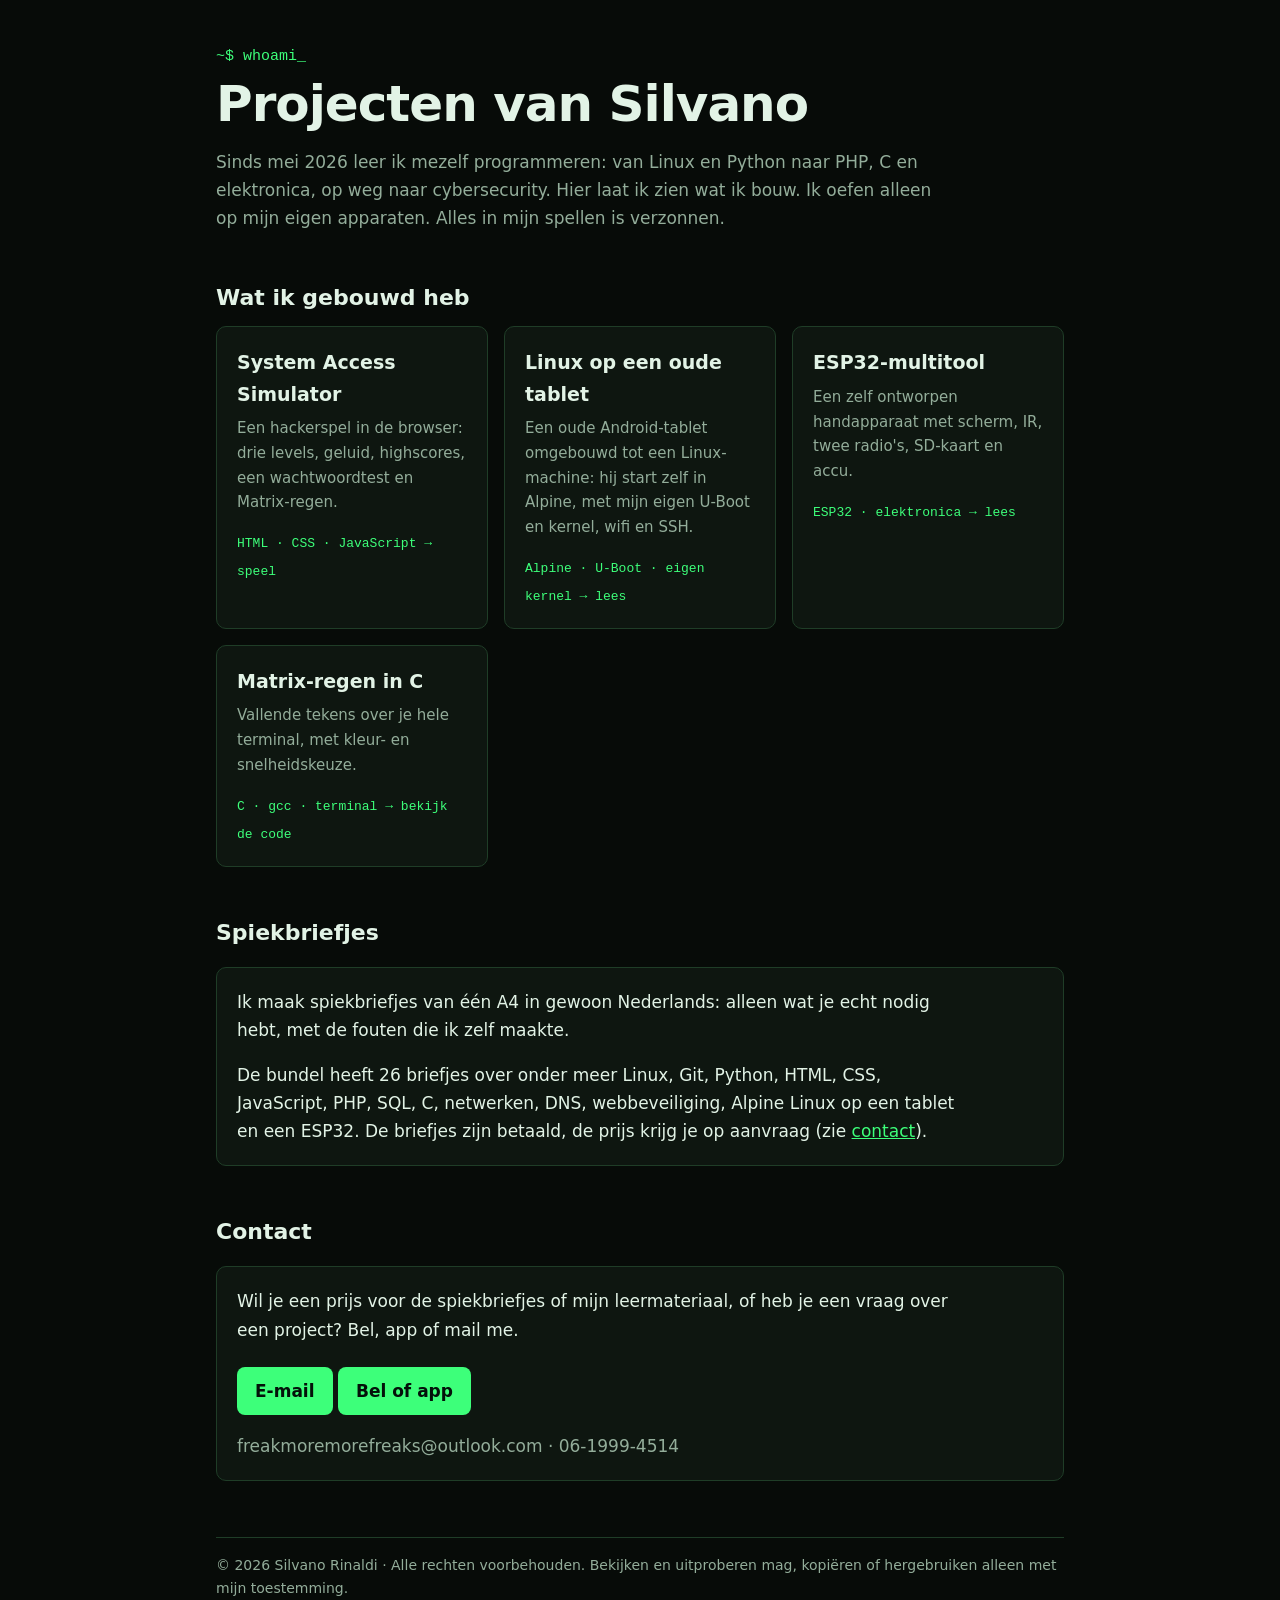
==== commit 4c6234e9: "Voorpagina: tablet start zelf op, met wifi en SSH Co-Authored-By: Claude Opus 5.5 <noreply@anthropic" ====
--- a/index.html
+++ b/index.html
@@ -33,8 +33,8 @@
         <a class="kaart" href="tablet/">
           <h3>Linux op een oude tablet</h3>
           <p>
-            Een oude Android-tablet omgebouwd tot een Linux-machine: hij start nu in Alpine, met
-            mijn eigen U-Boot en kernel.
+            Een oude Android-tablet omgebouwd tot een Linux-machine: hij start zelf in Alpine, met
+            mijn eigen U-Boot en kernel, wifi en SSH.
           </p>
           <span class="label">Alpine · U-Boot · eigen kernel → lees</span>
         </a>
